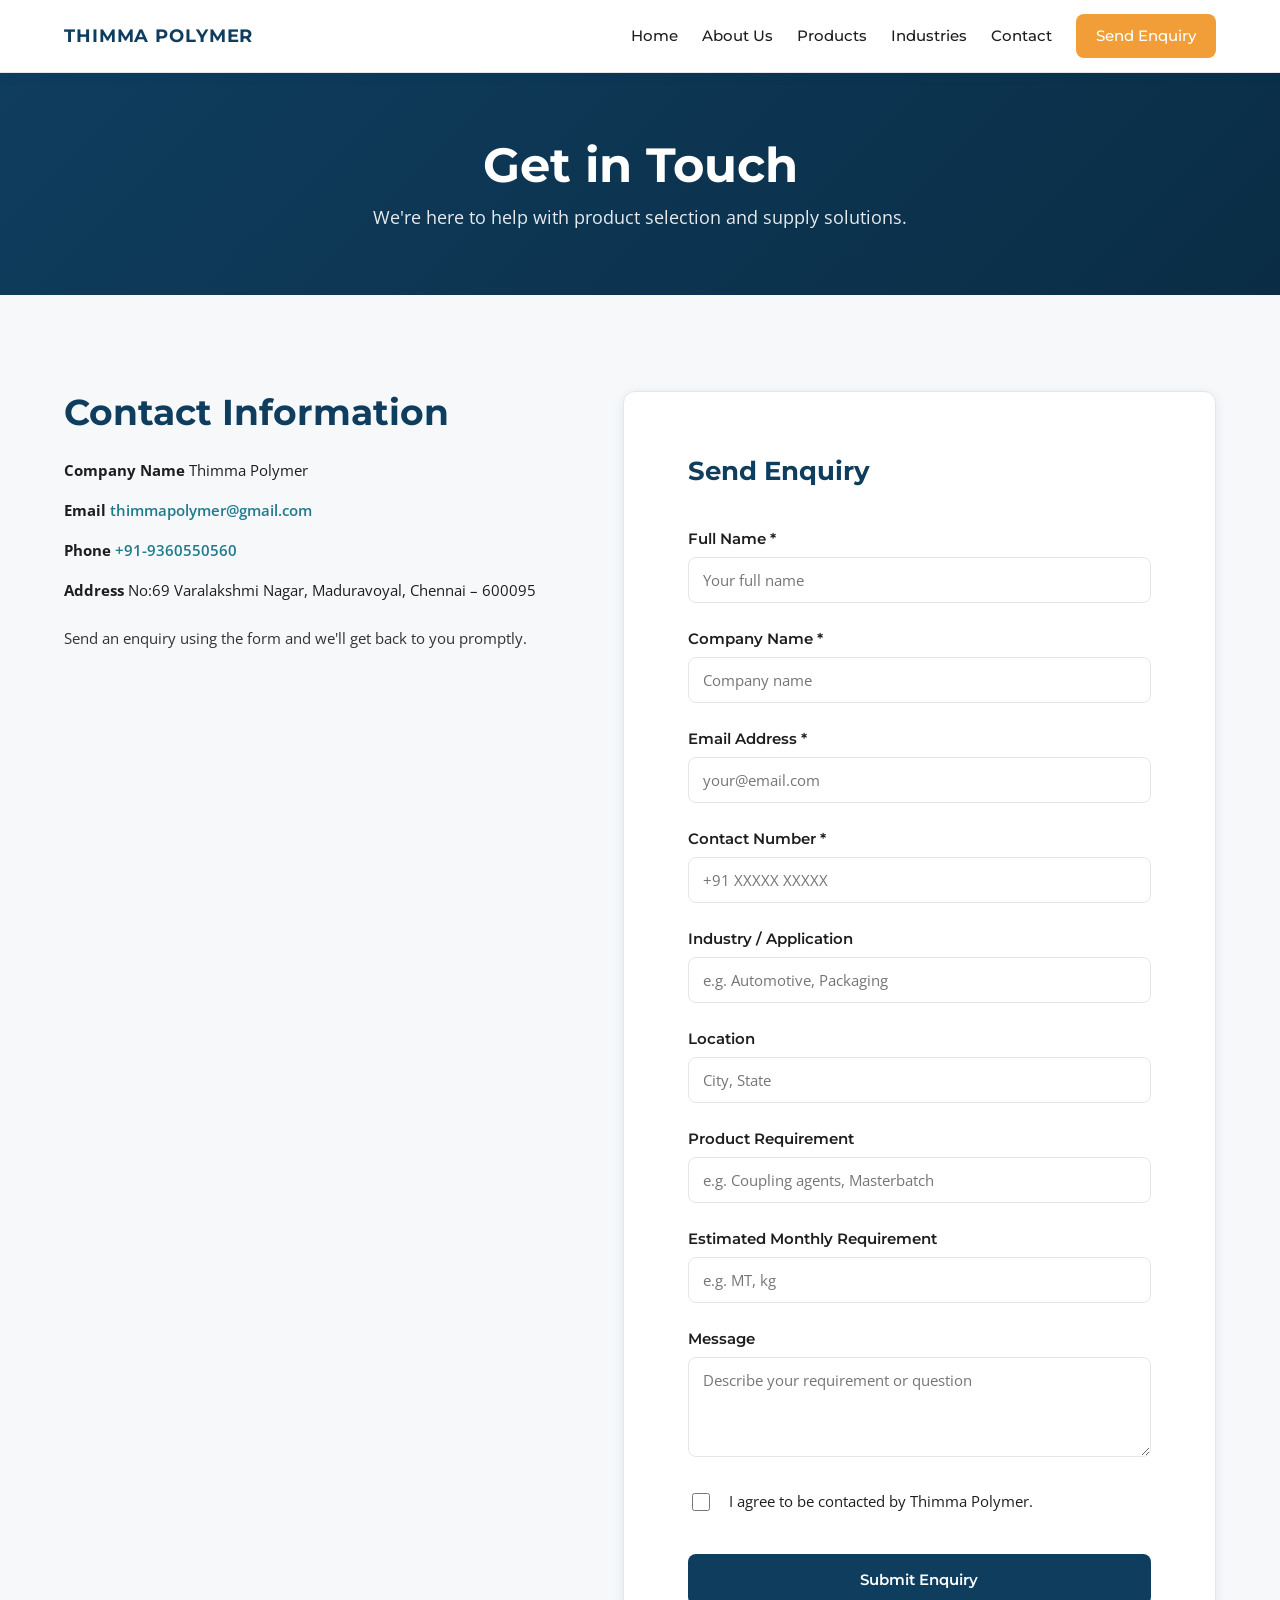
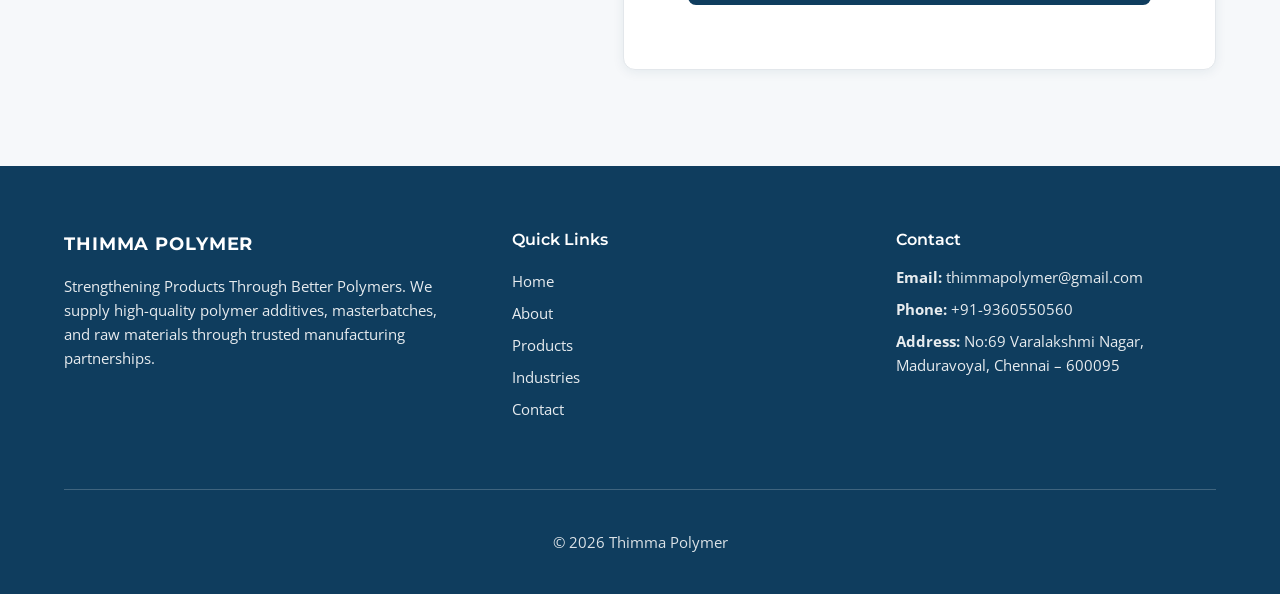
==== contact.html @ 8abd018c "css" ====
<!DOCTYPE html>
<html lang="en">
<head>
  <meta charset="UTF-8">
  <meta name="viewport" content="width=device-width, initial-scale=1.0">
  <title>Contact Us | Thimma Polymer</title>
  <meta name="description" content="Contact Thimma Polymer for polymer additives and materials. Email, phone, address and enquiry form for industrial buyers and manufacturers.">
  <link rel="preconnect" href="https://fonts.googleapis.com">
  <link rel="preconnect" href="https://fonts.gstatic.com" crossorigin>
  <link href="https://fonts.googleapis.com/css2?family=Montserrat:wght@500;600;700&family=Open+Sans:wght@400;600&display=swap" rel="stylesheet">
  <link rel="stylesheet" href="css/styles.css">
</head>
<body>
  <header class="site-header">
    <div class="header-inner">
      <a href="index.html" class="logo">THIMMA POLYMER</a>
      <button class="menu-toggle" aria-label="Toggle menu">
        <span></span>
        <span></span>
        <span></span>
      </button>
      <nav class="nav-desktop">
        <a href="index.html">Home</a>
        <a href="about.html">About Us</a>
        <a href="products.html">Products</a>
        <a href="industries.html">Industries</a>
        <a href="contact.html">Contact</a>
        <a href="contact.html#enquiry" class="header-cta">Send Enquiry</a>
      </nav>
    </div>
  </header>

  <main>
    <section class="page-hero">
      <div class="container">
        <h1>Get in Touch</h1>
        <p>We're here to help with product selection and supply solutions.</p>
      </div>
    </section>

    <section class="section" id="enquiry">
      <div class="container">
        <div class="contact-layout">
          <div class="contact-info fade-in">
            <h2>Contact Information</h2>
            <div class="contact-details">
              <p><strong>Company Name</strong> Thimma Polymer</p>
              <p><strong>Email</strong> <a href="mailto:thimmapolymer@gmail.com" style="color: var(--color-secondary);">thimmapolymer@gmail.com</a></p>
              <p><strong>Phone</strong> <a href="tel:+919360550560" style="color: var(--color-secondary);">+91-9360550560</a></p>
              <p><strong>Address</strong> No:69 Varalakshmi Nagar, Maduravoyal, Chennai – 600095</p>
            </div>
            <p class="small">Send an enquiry using the form and we'll get back to you promptly.</p>
          </div>
          <div class="contact-form-card fade-in">
            <h3>Send Enquiry</h3>
            <form action="#" method="post" id="enquiry-form">
              <div class="form-group">
                <label for="name">Full Name *</label>
                <input type="text" id="name" name="name" required placeholder="Your full name">
              </div>
              <div class="form-group">
                <label for="company">Company Name *</label>
                <input type="text" id="company" name="company" required placeholder="Company name">
              </div>
              <div class="form-group">
                <label for="email">Email Address *</label>
                <input type="email" id="email" name="email" required placeholder="your@email.com">
              </div>
              <div class="form-group">
                <label for="phone">Contact Number *</label>
                <input type="tel" id="phone" name="phone" required placeholder="+91 XXXXX XXXXX">
              </div>
              <div class="form-group">
                <label for="industry">Industry / Application</label>
                <input type="text" id="industry" name="industry" placeholder="e.g. Automotive, Packaging">
              </div>
              <div class="form-group">
                <label for="location">Location</label>
                <input type="text" id="location" name="location" placeholder="City, State">
              </div>
              <div class="form-group">
                <label for="product">Product Requirement</label>
                <input type="text" id="product" name="product" placeholder="e.g. Coupling agents, Masterbatch">
              </div>
              <div class="form-group">
                <label for="quantity">Estimated Monthly Requirement</label>
                <input type="text" id="quantity" name="quantity" placeholder="e.g. MT, kg">
              </div>
              <div class="form-group">
                <label for="message">Message</label>
                <textarea id="message" name="message" placeholder="Describe your requirement or question"></textarea>
              </div>
              <div class="form-checkbox">
                <input type="checkbox" id="consent" name="consent" required>
                <label for="consent">I agree to be contacted by Thimma Polymer.</label>
              </div>
              <button type="submit" class="btn btn-primary submit-btn">Submit Enquiry</button>
            </form>
          </div>
        </div>
      </div>
    </section>
  </main>

  <footer class="site-footer">
    <div class="container">
      <div class="footer-grid">
        <div class="footer-brand">
          <div class="logo">THIMMA POLYMER</div>
          <p>Strengthening Products Through Better Polymers. We supply high-quality polymer additives, masterbatches, and raw materials through trusted manufacturing partnerships.</p>
        </div>
        <div class="footer-links">
          <h4>Quick Links</h4>
          <ul>
            <li><a href="index.html">Home</a></li>
            <li><a href="about.html">About</a></li>
            <li><a href="products.html">Products</a></li>
            <li><a href="industries.html">Industries</a></li>
            <li><a href="contact.html">Contact</a></li>
          </ul>
        </div>
        <div class="footer-contact">
          <h4>Contact</h4>
          <p><strong>Email:</strong> thimmapolymer@gmail.com</p>
          <p><strong>Phone:</strong> +91-9360550560</p>
          <p><strong>Address:</strong> No:69 Varalakshmi Nagar, Maduravoyal, Chennai – 600095</p>
        </div>
      </div>
      <div class="footer-bottom">
        <p>&copy; 2026 Thimma Polymer</p>
      </div>
    </div>
  </footer>

  <script src="js/main.js"></script>
  <script>
    document.getElementById('enquiry-form').addEventListener('submit', function (e) {
      e.preventDefault();
      alert('Thank you for your enquiry. We will get back to you shortly.');
      this.reset();
    });
  </script>
</body>
</html>
---- css/styles.css ----
/* ============================================
   Thimma Polymer – B2B Corporate Styles
   Polymer additives & materials supplier
   ============================================ */

:root {
  /* Brand colors */
  --color-primary: #0F3D5E;
  --color-secondary: #1F7A8C;
  --color-accent: #F29E38;
  --color-bg: #F6F8FA;
  --color-text: #1E1E1E;
  --color-divider: #E3E7EB;
  --color-white: #ffffff;

  /* Typography */
  --font-heading: 'Montserrat', sans-serif;
  --font-body: 'Open Sans', sans-serif;

  --size-h1: 48px;
  --size-h2: 36px;
  --size-h3: 26px;
  --size-body: 18px;
  --size-small: 15px;

  /* Spacing */
  --space-xs: 8px;
  --space-sm: 16px;
  --space-md: 24px;
  --space-lg: 40px;
  --space-xl: 64px;
  --space-2xl: 96px;

  /* Layout */
  --container-max: 1200px;
  --header-height: 72px;
  --radius: 8px;
  --radius-lg: 12px;
  --shadow: 0 2px 12px rgba(15, 61, 94, 0.08);
  --shadow-hover: 0 8px 24px rgba(15, 61, 94, 0.12);
  --transition: 0.25s ease;
}

/* Reset & base */
*, *::before, *::after { box-sizing: border-box; }
html { scroll-behavior: smooth; }
body {
  margin: 0;
  font-family: var(--font-body);
  font-size: var(--size-body);
  line-height: 1.6;
  color: var(--color-text);
  background: var(--color-bg);
}

img { max-width: 100%; height: auto; display: block; }
a { color: var(--color-secondary); text-decoration: none; transition: color var(--transition); }
a:hover { color: var(--color-primary); }

/* Container */
.container {
  width: 100%;
  max-width: var(--container-max);
  margin: 0 auto;
  padding: 0 var(--space-md);
}

/* ============================================
   HEADER
   ============================================ */
.site-header {
  position: sticky;
  top: 0;
  z-index: 100;
  background: var(--color-white);
  border-bottom: 1px solid var(--color-divider);
  box-shadow: var(--shadow);
}

.header-inner {
  max-width: var(--container-max);
  margin: 0 auto;
  padding: 0 var(--space-md);
  height: var(--header-height);
  display: flex;
  align-items: center;
  justify-content: space-between;
}

.logo {
  font-family: var(--font-heading);
  font-weight: 700;
  font-size: 1.1rem;
  letter-spacing: 0.05em;
  color: var(--color-primary) !important;
}

.logo:hover { color: var(--color-secondary) !important; }

.nav-desktop {
  display: flex;
  align-items: center;
  gap: var(--space-md);
}

.nav-desktop a {
  font-family: var(--font-heading);
  font-weight: 500;
  font-size: var(--size-small);
  color: var(--color-text);
}

.nav-desktop a:hover { color: var(--color-primary); }

.header-cta {
  padding: 10px 20px !important;
  background: var(--color-accent) !important;
  color: var(--color-white) !important;
  border-radius: var(--radius);
  font-weight: 600;
}

.header-cta:hover {
  background: var(--color-secondary) !important;
  color: var(--color-white) !important;
  transform: translateY(-1px);
  box-shadow: var(--shadow-hover);
}

/* Mobile menu toggle */
.menu-toggle {
  display: none;
  flex-direction: column;
  justify-content: center;
  gap: 6px;
  width: 44px;
  height: 44px;
  padding: 0;
  border: none;
  background: transparent;
  cursor: pointer;
}

.menu-toggle span {
  display: block;
  width: 24px;
  height: 2px;
  background: var(--color-primary);
  transition: var(--transition);
}

.menu-toggle[aria-expanded="true"] span:nth-child(1) {
  transform: translateY(8px) rotate(45deg);
}
.menu-toggle[aria-expanded="true"] span:nth-child(2) { opacity: 0; }
.menu-toggle[aria-expanded="true"] span:nth-child(3) {
  transform: translateY(-8px) rotate(-45deg);
}

@media (max-width: 900px) {
  .menu-toggle { display: flex; }
  .nav-desktop {
    position: fixed;
    top: var(--header-height);
    left: 0;
    right: 0;
    bottom: auto;
    flex-direction: column;
    align-items: stretch;
    padding: var(--space-md);
    background: var(--color-white);
    border-bottom: 1px solid var(--color-divider);
    box-shadow: var(--shadow-hover);
    gap: 0;
    max-height: 0;
    overflow: hidden;
    opacity: 0;
    transition: max-height 0.35s ease, opacity 0.25s ease;
  }
  .nav-desktop.is-open {
    max-height: 80vh;
    opacity: 1;
    overflow-y: auto;
  }
  .nav-desktop a {
    padding: var(--space-sm) 0;
    border-bottom: 1px solid var(--color-divider);
  }
  .nav-desktop a:last-child { border-bottom: none; }
  .header-cta { margin-top: var(--space-sm); text-align: center; }
}

/* ============================================
   TYPOGRAPHY
   ============================================ */
h1, h2, h3, h4 {
  font-family: var(--font-heading);
  font-weight: 700;
  line-height: 1.2;
  margin: 0 0 var(--space-md);
  color: var(--color-primary);
}

h1 { font-size: var(--size-h1); }
h2 { font-size: var(--size-h2); }
h3 { font-size: var(--size-h3); }

.section-title { text-align: center; margin-bottom: var(--space-xl); }
.section-title h2 { margin-bottom: var(--space-sm); }
.section-title p { margin: 0; font-size: var(--size-body); color: var(--color-text); }

/* ============================================
   BUTTONS
   ============================================ */
.btn {
  display: inline-block;
  padding: 14px 28px;
  font-family: var(--font-heading);
  font-weight: 600;
  font-size: var(--size-small);
  text-align: center;
  border-radius: var(--radius);
  border: 2px solid transparent;
  cursor: pointer;
  transition: background var(--transition), color var(--transition), border-color var(--transition), transform var(--transition), box-shadow var(--transition);
}

.btn-primary {
  background: var(--color-primary);
  color: var(--color-white);
}
.btn-primary:hover {
  background: var(--color-secondary);
  color: var(--color-white);
  transform: translateY(-2px);
  box-shadow: var(--shadow-hover);
}

.btn-secondary {
  background: transparent;
  color: var(--color-white);
  border-color: var(--color-white);
}
.btn-secondary:hover {
  background: var(--color-white);
  color: var(--color-primary);
  transform: translateY(-2px);
}

.btn-outline {
  background: transparent;
  color: var(--color-primary);
  border-color: var(--color-primary);
}
.btn-outline:hover {
  background: var(--color-primary);
  color: var(--color-white);
  transform: translateY(-2px);
  box-shadow: var(--shadow-hover);
}

.btn-accent {
  background: var(--color-accent);
  color: var(--color-white);
}
.btn-accent:hover {
  background: var(--color-secondary);
  color: var(--color-white);
  transform: translateY(-2px);
  box-shadow: var(--shadow-hover);
}

/* ============================================
   HERO (Home)
   ============================================ */
.hero {
  position: relative;
  min-height: 520px;
  display: flex;
  align-items: center;
  justify-content: center;
  background: linear-gradient(135deg, var(--color-primary) 0%, #0a2d45 100%);
  background-image: url('https://images.unsplash.com/photo-1581092160562-40aa08e78837?w=1920&q=80');
  background-size: cover;
  background-position: center;
  color: var(--color-white);
}

.hero::before {
  content: '';
  position: absolute;
  inset: 0;
  background: linear-gradient(135deg, rgba(15, 61, 94, 0.88) 0%, rgba(15, 61, 94, 0.75) 100%);
}

.hero-inner {
  position: relative;
  z-index: 1;
  max-width: var(--container-max);
  margin: 0 auto;
  padding: var(--space-xl) var(--space-md);
  text-align: center;
}

.hero h1 {
  color: var(--color-white);
  font-size: clamp(32px, 5vw, var(--size-h1));
  margin-bottom: var(--space-md);
  max-width: 800px;
  margin-left: auto;
  margin-right: auto;
}

.hero-sub {
  font-size: clamp(16px, 2vw, 20px);
  max-width: 640px;
  margin: 0 auto var(--space-xl);
  opacity: 0.95;
  line-height: 1.6;
}

.hero-buttons {
  display: flex;
  flex-wrap: wrap;
  gap: var(--space-sm);
  justify-content: center;
}

/* ============================================
   SECTIONS
   ============================================ */
.section {
  padding: var(--space-2xl) 0;
}

.section-alt {
  background: var(--color-white);
  border-top: 1px solid var(--color-divider);
  border-bottom: 1px solid var(--color-divider);
}

/* Intro (two-column) */
.intro-section .container {
  display: grid;
  grid-template-columns: 1fr 1fr;
  gap: var(--space-xl);
  align-items: center;
}

.intro-section .intro-image {
  border-radius: var(--radius-lg);
  overflow: hidden;
  box-shadow: var(--shadow-hover);
}

.intro-section .intro-image img {
  width: 100%;
  height: 100%;
  object-fit: cover;
  min-height: 320px;
}

.intro-section .intro-content h2 { margin-bottom: var(--space-md); }
.intro-section .intro-content p { margin: 0 0 var(--space-md); }
.intro-section .intro-content .btn { margin-top: var(--space-sm); }

@media (max-width: 768px) {
  .intro-section .container {
    grid-template-columns: 1fr;
  }
  .intro-section .intro-image { order: -1; }
}

/* Product cards (home grid) */
.products-grid {
  display: grid;
  grid-template-columns: repeat(3, 1fr);
  gap: var(--space-lg);
}

.product-card {
  background: var(--color-white);
  border-radius: var(--radius-lg);
  padding: var(--space-lg);
  box-shadow: var(--shadow);
  border: 1px solid var(--color-divider);
  transition: transform var(--transition), box-shadow var(--transition);
}

.product-card:hover {
  transform: translateY(-4px);
  box-shadow: var(--shadow-hover);
}

.product-card .icon-wrap {
  width: 56px;
  height: 56px;
  margin-bottom: var(--space-md);
  color: var(--color-secondary);
}

.product-card .icon-wrap svg { width: 100%; height: 100%; }
.product-card h3 { margin-bottom: var(--space-sm); font-size: 1.2rem; }
.product-card p { margin: 0 0 var(--space-md); font-size: var(--size-small); color: var(--color-text); }

@media (max-width: 900px) {
  .products-grid { grid-template-columns: repeat(2, 1fr); }
}
@media (max-width: 560px) {
  .products-grid { grid-template-columns: 1fr; }
}

/* Partnership */
.partnership-section .partnership-inner {
  display: grid;
  grid-template-columns: 1fr auto 1fr;
  gap: var(--space-xl);
  align-items: center;
  max-width: 900px;
  margin: 0 auto;
}

.partnership-content p { margin: 0; }
.partner-logo {
  width: 160px;
  height: 100px;
  background: var(--color-divider);
  border-radius: var(--radius);
  display: flex;
  align-items: center;
  justify-content: center;
  font-size: var(--size-small);
  color: var(--color-text);
  flex-shrink: 0;
}

@media (max-width: 768px) {
  .partnership-section .partnership-inner {
    grid-template-columns: 1fr;
    text-align: center;
  }
  .partner-logo { margin: 0 auto; }
}

/* Why choose us */
.why-grid {
  display: grid;
  grid-template-columns: repeat(4, 1fr);
  gap: var(--space-lg);
}

.why-card {
  background: var(--color-white);
  border-radius: var(--radius-lg);
  padding: var(--space-lg);
  box-shadow: var(--shadow);
  border: 1px solid var(--color-divider);
  text-align: center;
  transition: transform var(--transition), box-shadow var(--transition);
}

.why-card:hover {
  transform: translateY(-4px);
  box-shadow: var(--shadow-hover);
}

.why-card .icon-wrap {
  width: 56px;
  height: 56px;
  margin: 0 auto var(--space-md);
  color: var(--color-secondary);
}

.why-card .icon-wrap svg { width: 100%; height: 100%; }
.why-card h3 { font-size: 1.1rem; margin-bottom: var(--space-sm); }
.why-card p { margin: 0; font-size: var(--size-small); color: var(--color-text); }

@media (max-width: 900px) {
  .why-grid { grid-template-columns: repeat(2, 1fr); }
}
@media (max-width: 560px) {
  .why-grid { grid-template-columns: 1fr; }
}

/* Industries grid (home) */
.industries-grid {
  display: grid;
  grid-template-columns: repeat(5, 1fr);
  gap: var(--space-lg);
}

.industry-item {
  background: var(--color-white);
  border-radius: var(--radius-lg);
  padding: var(--space-lg);
  box-shadow: var(--shadow);
  border: 1px solid var(--color-divider);
  text-align: center;
  transition: transform var(--transition), box-shadow var(--transition);
}

.industry-item:hover {
  transform: translateY(-4px);
  box-shadow: var(--shadow-hover);
}

.industry-item .icon-wrap {
  width: 48px;
  height: 48px;
  margin: 0 auto var(--space-sm);
  color: var(--color-secondary);
}

.industry-item .icon-wrap svg { width: 100%; height: 100%; }
.industry-item h3 { font-size: 1rem; margin: 0; }

@media (max-width: 900px) {
  .industries-grid { grid-template-columns: repeat(2, 1fr); }
}
@media (max-width: 480px) {
  .industries-grid { grid-template-columns: 1fr; }
}

/* CTA banner */
.cta-banner {
  background: linear-gradient(135deg, var(--color-primary) 0%, var(--color-secondary) 100%);
  color: var(--color-white);
  padding: var(--space-xl) var(--space-md);
  text-align: center;
}

.cta-banner h2 {
  color: var(--color-white);
  margin-bottom: var(--space-sm);
  font-size: clamp(24px, 3vw, var(--size-h2));
}

.cta-banner p {
  margin: 0 0 var(--space-lg);
  opacity: 0.95;
  max-width: 560px;
  margin-left: auto;
  margin-right: auto;
  margin-bottom: var(--space-lg);
}

.cta-banner .btn-accent {
  background: var(--color-accent);
}
.cta-banner .btn-accent:hover {
  background: var(--color-white);
  color: var(--color-primary);
}

/* ============================================
   PAGE HERO (inner pages)
   ============================================ */
.page-hero {
  background: linear-gradient(135deg, var(--color-primary) 0%, #0a2d45 100%);
  color: var(--color-white);
  padding: var(--space-xl) var(--space-md);
  text-align: center;
}

.page-hero h1 {
  color: var(--color-white);
  margin-bottom: var(--space-xs);
}

.page-hero p {
  margin: 0;
  font-size: 1.1rem;
  opacity: 0.9;
}

/* ============================================
   ABOUT PAGE
   ============================================ */
.about-overview { padding-top: var(--space-xl); }
.about-overview h2 { margin-bottom: var(--space-md); }
.about-overview p { margin: 0 0 var(--space-md); max-width: 720px; }

.strengths-grid {
  display: grid;
  grid-template-columns: repeat(2, 1fr);
  gap: var(--space-lg);
}

.strength-item {
  display: flex;
  gap: var(--space-md);
  align-items: flex-start;
  padding: var(--space-md);
  background: var(--color-bg);
  border-radius: var(--radius-lg);
  border: 1px solid var(--color-divider);
}

.strength-item .icon-wrap {
  width: 48px;
  height: 48px;
  flex-shrink: 0;
  color: var(--color-secondary);
}

.strength-item .icon-wrap svg { width: 100%; height: 100%; }
.strength-item h3 { font-size: 1.1rem; margin-bottom: var(--space-xs); }
.strength-item p { margin: 0; font-size: var(--size-small); }

@media (max-width: 768px) {
  .strengths-grid { grid-template-columns: 1fr; }
}

/* ============================================
   PRODUCTS PAGE
   ============================================ */
.product-category-grid {
  display: grid;
  grid-template-columns: repeat(2, 1fr);
  gap: var(--space-lg);
}

.product-category-card {
  background: var(--color-white);
  border-radius: var(--radius-lg);
  overflow: hidden;
  box-shadow: var(--shadow);
  border: 1px solid var(--color-divider);
  transition: transform var(--transition), box-shadow var(--transition);
}

.product-category-card:hover {
  transform: translateY(-4px);
  box-shadow: var(--shadow-hover);
}

.card-body {
  padding: var(--space-lg);
}

.card-body h3 { margin-bottom: var(--space-md); }
.card-body .overview,
.card-body .applications,
.card-body .benefits {
  margin: 0 0 var(--space-sm);
  font-size: var(--size-small);
}

.card-body .btn { margin-top: var(--space-sm); }

@media (max-width: 768px) {
  .product-category-grid { grid-template-columns: 1fr; }
}

/* ============================================
   INDUSTRIES PAGE
   ============================================ */
.industry-section-block { padding: var(--space-xl) 0; }

.industry-section-block .container {
  display: grid;
  grid-template-columns: 1fr 1fr;
  gap: var(--space-xl);
  align-items: center;
}

.industry-image {
  border-radius: var(--radius-lg);
  overflow: hidden;
  box-shadow: var(--shadow-hover);
}

.industry-image img {
  width: 100%;
  height: 100%;
  object-fit: cover;
  min-height: 280px;
}

.industry-section-block h2 { margin-bottom: var(--space-md); }
.industry-section-block p { margin: 0 0 var(--space-sm); }
.industry-section-block .materials {
  margin-top: var(--space-md);
  padding-top: var(--space-md);
  border-top: 1px solid var(--color-divider);
  font-size: var(--size-small);
}

@media (max-width: 768px) {
  .industry-section-block .container {
    grid-template-columns: 1fr;
  }
}

/* ============================================
   CONTACT PAGE
   ============================================ */
.contact-layout {
  display: grid;
  grid-template-columns: 1fr 1.2fr;
  gap: var(--space-xl);
  align-items: start;
}

.contact-info h2 { margin-bottom: var(--space-md); }
.contact-details p {
  margin: 0 0 var(--space-sm);
  font-size: var(--size-small);
}
.contact-details a { font-weight: 600; }
.contact-info .small {
  margin-top: var(--space-md);
  font-size: var(--size-small);
  color: var(--color-text);
  opacity: 0.9;
}

.contact-form-card {
  background: var(--color-white);
  border-radius: var(--radius-lg);
  padding: var(--space-xl);
  box-shadow: var(--shadow);
  border: 1px solid var(--color-divider);
}

.contact-form-card h3 { margin-bottom: var(--space-lg); }

.form-group {
  margin-bottom: var(--space-md);
}

.form-group label {
  display: block;
  font-family: var(--font-heading);
  font-weight: 600;
  font-size: var(--size-small);
  margin-bottom: 6px;
  color: var(--color-text);
}

.form-group input,
.form-group textarea {
  width: 100%;
  padding: 12px 14px;
  font-family: var(--font-body);
  font-size: var(--size-small);
  border: 1px solid var(--color-divider);
  border-radius: var(--radius);
  background: var(--color-white);
  color: var(--color-text);
  transition: border-color var(--transition), box-shadow var(--transition);
}

.form-group input:focus,
.form-group textarea:focus {
  outline: none;
  border-color: var(--color-secondary);
  box-shadow: 0 0 0 3px rgba(31, 122, 140, 0.15);
}

.form-group textarea {
  min-height: 100px;
  resize: vertical;
}

.form-checkbox {
  display: flex;
  align-items: flex-start;
  gap: var(--space-sm);
  margin-bottom: var(--space-lg);
}

.form-checkbox input {
  margin-top: 4px;
  width: 18px;
  height: 18px;
  flex-shrink: 0;
  accent-color: var(--color-primary);
}

.form-checkbox label {
  font-size: var(--size-small);
  color: var(--color-text);
  cursor: pointer;
}

.submit-btn { width: 100%; }

@media (max-width: 768px) {
  .contact-layout { grid-template-columns: 1fr; }
}

/* ============================================
   FOOTER
   ============================================ */
.site-footer {
  background: var(--color-primary);
  color: var(--color-white);
  padding: var(--space-xl) 0 var(--space-lg);
}

.footer-grid {
  display: grid;
  grid-template-columns: 1.2fr 1fr 1fr;
  gap: var(--space-xl);
  margin-bottom: var(--space-xl);
}

.footer-brand .logo { color: var(--color-white) !important; margin-bottom: var(--space-sm); }
.footer-brand p {
  margin: 0;
  font-size: var(--size-small);
  opacity: 0.9;
  line-height: 1.6;
}

.footer-links h4,
.footer-contact h4 {
  font-family: var(--font-heading);
  font-weight: 600;
  font-size: 1rem;
  margin: 0 0 var(--space-sm);
  color: var(--color-white);
}

.footer-links ul {
  list-style: none;
  padding: 0;
  margin: 0;
}

.footer-links a {
  color: rgba(255, 255, 255, 0.9);
  font-size: var(--size-small);
  display: block;
  padding: 4px 0;
}
.footer-links a:hover { color: var(--color-white); }

.footer-contact p {
  margin: 0 0 var(--space-xs);
  font-size: var(--size-small);
  opacity: 0.9;
}

.footer-bottom {
  padding-top: var(--space-lg);
  border-top: 1px solid rgba(255, 255, 255, 0.2);
  text-align: center;
}

.footer-bottom p {
  margin: 0;
  font-size: var(--size-small);
  opacity: 0.85;
}

@media (max-width: 768px) {
  .footer-grid {
    grid-template-columns: 1fr;
    text-align: center;
  }
  .footer-links ul { display: inline-block; text-align: left; }
}

/* ============================================
   ANIMATIONS – fade-in on scroll
   ============================================ */
.fade-in {
  opacity: 0;
  transform: translateY(20px);
  transition: opacity 0.5s ease, transform 0.5s ease;
}

.fade-in.visible {
  opacity: 1;
  transform: translateY(0);
}
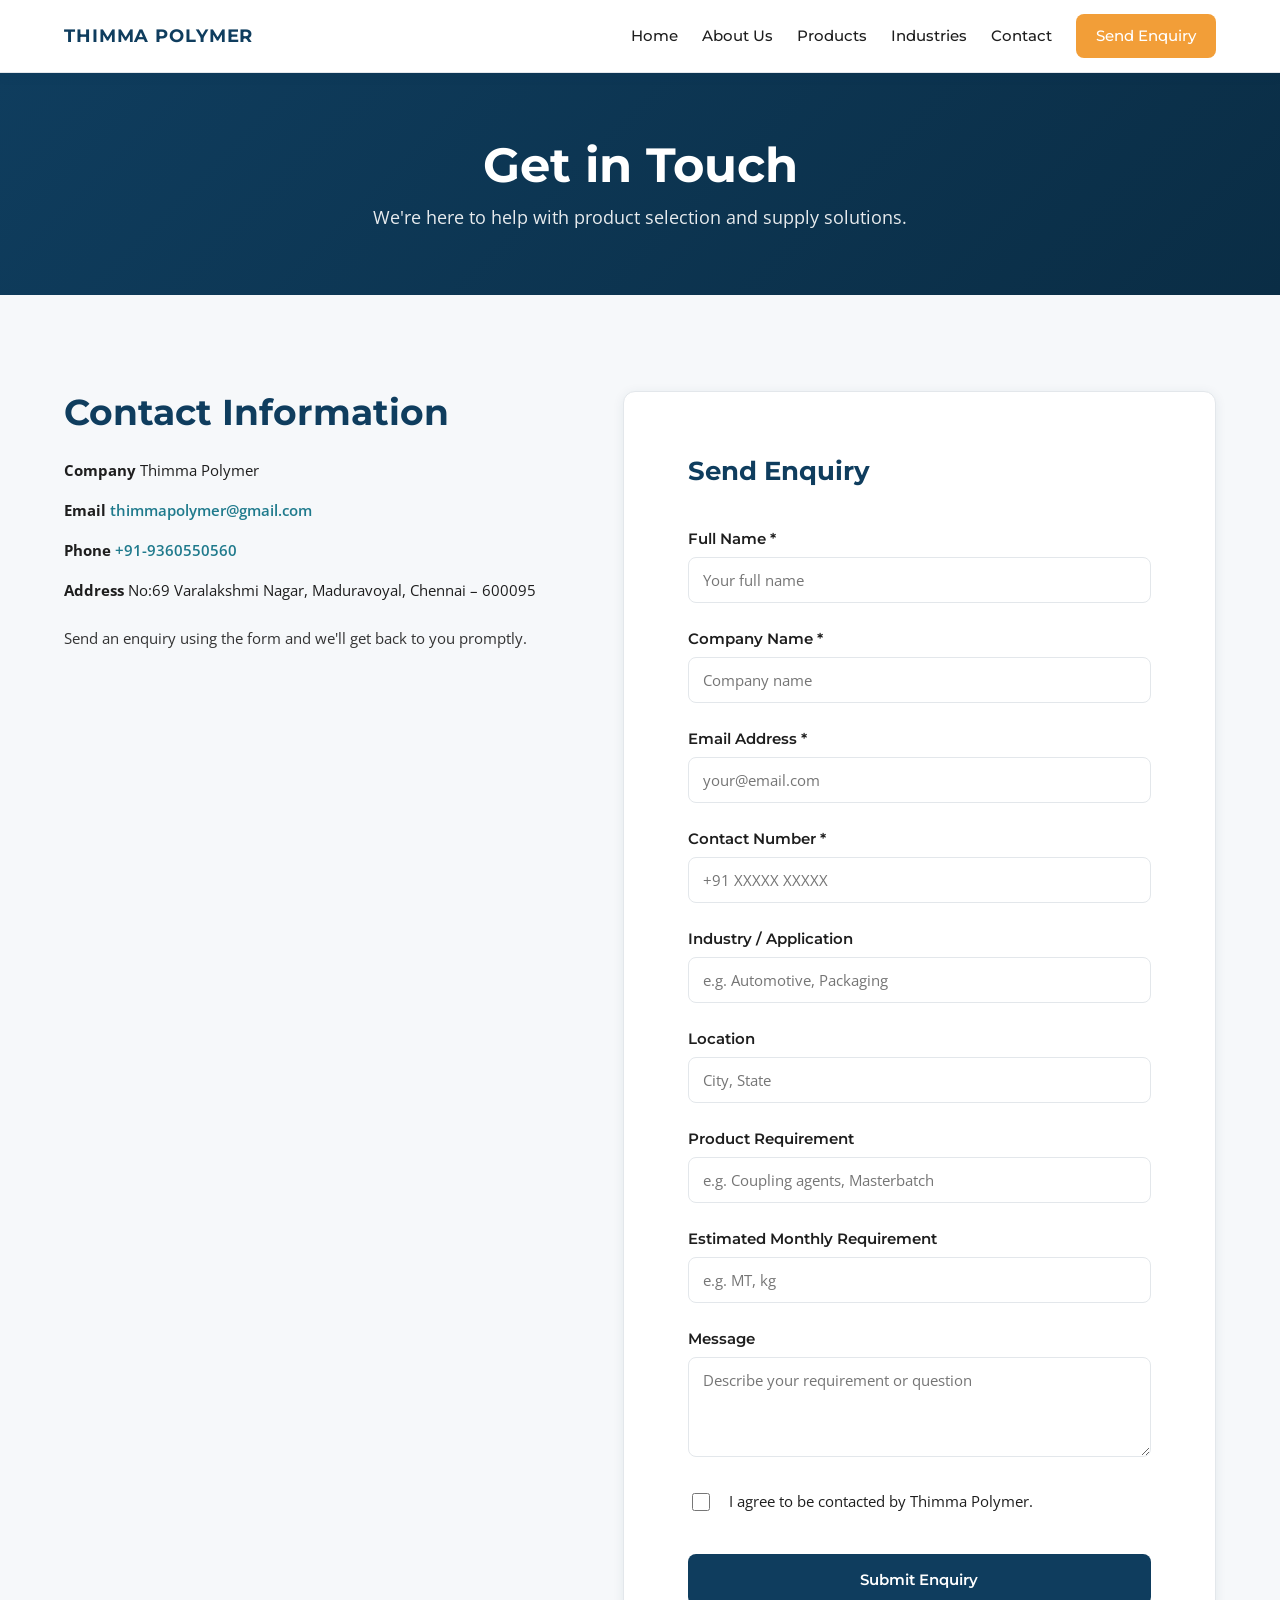
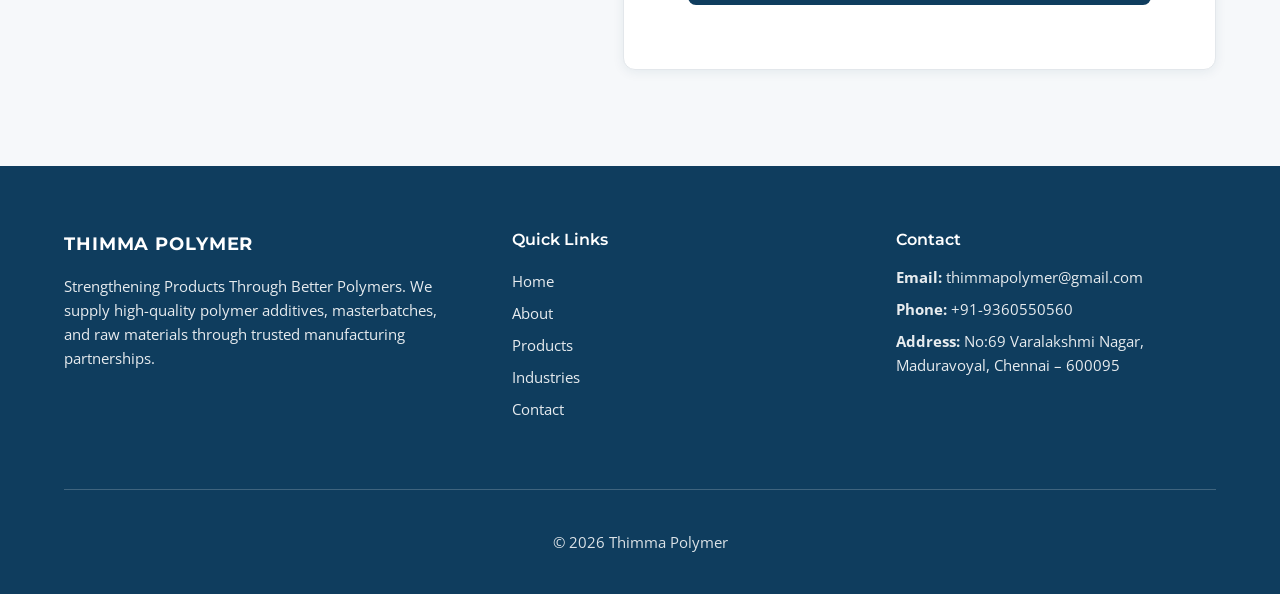
==== commit 0804791c: "Add files via upload" ====
--- a/contact.html
+++ b/contact.html
@@ -44,7 +44,7 @@
           <div class="contact-info fade-in">
             <h2>Contact Information</h2>
             <div class="contact-details">
-              <p><strong>Company Name</strong> Thimma Polymer</p>
+              <p><strong>Company</strong> Thimma Polymer</p>
               <p><strong>Email</strong> <a href="mailto:thimmapolymer@gmail.com" style="color: var(--color-secondary);">thimmapolymer@gmail.com</a></p>
               <p><strong>Phone</strong> <a href="tel:+919360550560" style="color: var(--color-secondary);">+91-9360550560</a></p>
               <p><strong>Address</strong> No:69 Varalakshmi Nagar, Maduravoyal, Chennai – 600095</p>
